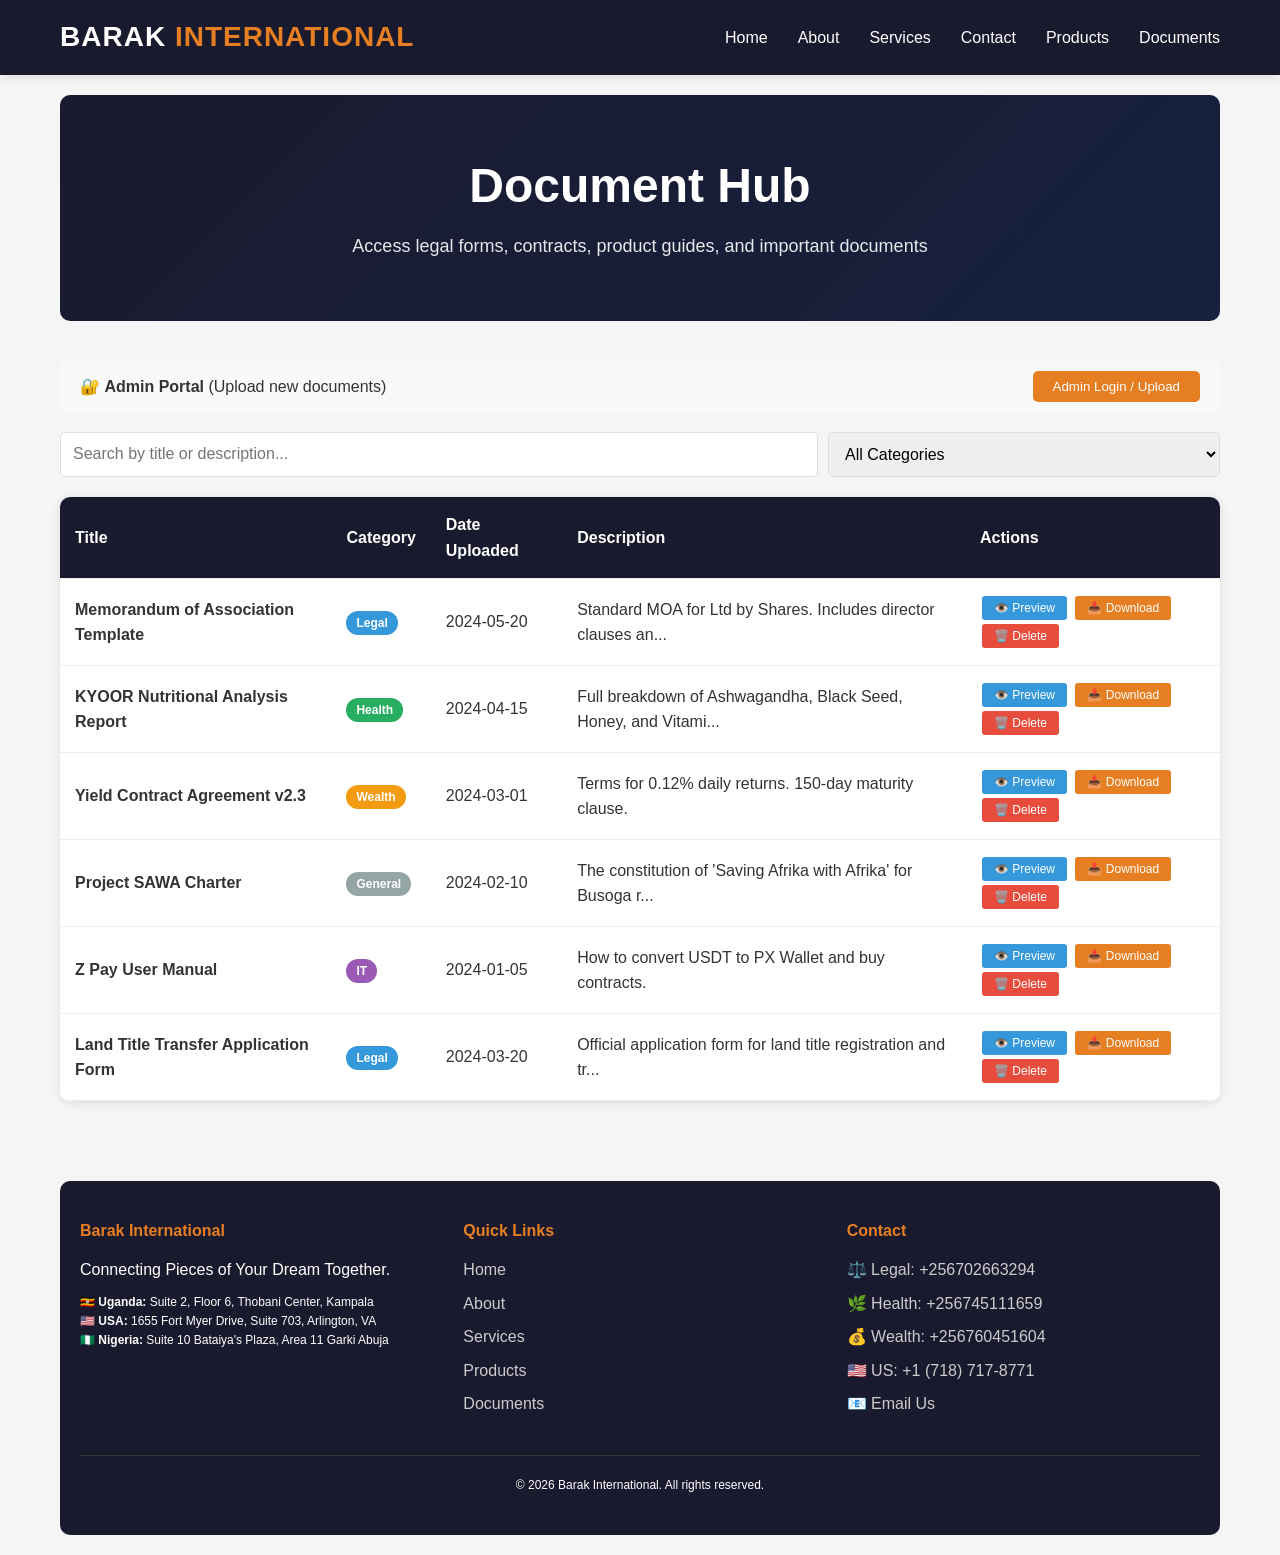
==== documents.html @ e4876d19 "Updated" ====
<!DOCTYPE html>
<html lang="en">
<head>
    <meta charset="UTF-8">
    <meta name="viewport" content="width=device-width, initial-scale=1.0">
    <title>Document Hub | Barak International</title>
    <link rel="stylesheet" href="styles.css">
    <script src="script.js" defer></script>
</head>
<body>
    <nav class="navbar">
        <div class="nav-container">
            <div class="logo">BARAK <span>INTERNATIONAL</span></div>
            <ul class="nav-links">
                <li><a href="index.html">Home</a></li>
                <li><a href="about.html">About</a></li>
                <li><a href="services.html">Services</a></li>
                <li><a href="contact.html">Contact</a></li>
                <li><a href="products.html">Products</a></li>
                <li><a href="documents.html">Documents</a></li>
            </ul>
        </div>
    </nav>

    <div class="container">
        <div class="page-header">
            <h1>Document Hub</h1>
            <p>Access legal forms, contracts, product guides, and important documents</p>
        </div>

        <!-- Admin Toggle -->
        <div class="admin-toggle">
            <span>🔐 <strong>Admin Portal</strong> (Upload new documents)</span>
            <button onclick="toggleAdminPanel()">Admin Login / Upload</button>
        </div>

        <!-- Upload Form -->
        <div id="uploadForm" class="upload-form">
            <h3>📄 Upload New Document</h3>
            <div class="form-row">
                <label>Document Title *</label>
                <input type="text" id="docTitle" placeholder="e.g., Memorandum of Association Template">
            </div>
            <div class="form-row">
                <label>Category *</label>
                <select id="docCategory">
                    <option value="Legal">Legal & Incorporation</option>
                    <option value="Health">Health & Wellness</option>
                    <option value="Wealth">Wealth Management</option>
                    <option value="IT">IT & Technology</option>
                    <option value="General">General</option>
                </select>
            </div>
            <div class="form-row">
                <label>Description</label>
                <textarea id="docDescription" rows="3" placeholder="Brief description of the document..."></textarea>
            </div>
            <div class="form-row">
                <label>File (PDF, DOC, DOCX)</label>
                <input type="file" id="docFile" accept=".pdf,.doc,.docx">
            </div>
            <button class="action-btn" style="padding: 10px 20px;" onclick="uploadDocument()">Upload Document</button>
            <p style="font-size: 12px; margin-top: 10px; color: #666;">* Demo mode: Documents are stored in your browser. For permanent storage, backend integration required.</p>
        </div>

        <!-- Search Bar -->
        <div class="search-bar">
            <input type="text" id="searchInput" placeholder="Search by title or description..." onkeyup="filterDocuments()">
            <select id="categoryFilter" onchange="filterDocuments()">
                <option value="all">All Categories</option>
                <option value="Legal">Legal & Incorporation</option>
                <option value="Health">Health & Wellness</option>
                <option value="Wealth">Wealth Management</option>
                <option value="IT">IT & Technology</option>
                <option value="General">General</option>
            </select>
        </div>

        <!-- Documents Table -->
        <div class="documents-table">
            <table>
                <thead>
                    <tr>
                        <th>Title</th>
                        <th>Category</th>
                        <th>Date Uploaded</th>
                        <th>Description</th>
                        <th>Actions</th>
                    </tr>
                </thead>
                <tbody id="documentsBody">
                    <!-- Documents will appear here -->
                </tbody>
            </table>
        </div>
    </div>

    <!-- Preview Modal -->
    <div id="previewModal" class="modal">
        <div class="modal-content">
            <span class="close-modal" onclick="closeModal()">&times;</span>
            <h3 id="modalTitle">Document Preview</h3>
            <div id="modalContent"></div>
        </div>
    </div>

    <div class="container">
        <div class="footer">
            <div class="footer-grid">
                <div class="footer-col">
                    <h4>Barak International</h4>
                    <p>Connecting Pieces of Your Dream Together.</p>
                    <p style="font-size: 12px; margin-top: 10px;">
                        <strong>🇺🇬 Uganda:</strong> Suite 2, Floor 6, Thobani Center, Kampala<br>
                        <strong>🇺🇸 USA:</strong> 1655 Fort Myer Drive, Suite 703, Arlington, VA<br>
                        <strong>🇳🇬 Nigeria:</strong> Suite 10 Bataiya's Plaza, Area 11 Garki Abuja
                    </p>
                </div>
                <div class="footer-col">
                    <h4>Quick Links</h4>
                    <a href="index.html">Home</a>
                    <a href="about.html">About</a>
                    <a href="services.html">Services</a>
                    <a href="products.html">Products</a>
                    <a href="documents.html">Documents</a>
                </div>
                <div class="footer-col">
                    <h4>Contact</h4>
                    <a href="tel:+256702663294">⚖️ Legal: +256702663294</a>
                    <a href="tel:+256745111659">🌿 Health: +256745111659</a>
                    <a href="tel:+256760451604">💰 Wealth: +256760451604</a>
                    <a href="tel:+17187178771">🇺🇸 US: +1 (718) 717-8771</a>
                    <a href="mailto:adedipebabatundekolapo@gmail.com">📧 Email Us</a>
                </div>
            </div>
            <div class="footer-bottom">
                <p>&copy; 2026 Barak International. All rights reserved.</p>
            </div>
        </div>
    </div>
</body>
</html>
---- styles.css ----
/* ============================================
   BARAK INTERNATIONAL - MAIN STYLESHEET
   Author: Barak International
   Updated: 2026
   ============================================ */

/* ============================================
   GLOBAL RESET & BASE STYLES
   ============================================ */

* {
    margin: 0;
    padding: 0;
    box-sizing: border-box;
}

body {
    font-family: 'Segoe UI', Tahoma, Geneva, Verdana, sans-serif;
    line-height: 1.6;
    color: #333;
    background-color: #f5f5f5;
}

.container {
    max-width: 1200px;
    margin: 0 auto;
    padding: 20px;
}

/* ============================================
   TYPOGRAPHY
   ============================================ */

h1, h2, h3, h4, h5, h6 {
    font-weight: 600;
    line-height: 1.3;
}

a {
    text-decoration: none;
    transition: all 0.3s ease;
}

/* ============================================
   NAVIGATION BAR
   ============================================ */

.navbar {
    background: #1a1a2e;
    position: sticky;
    top: 0;
    z-index: 1000;
    box-shadow: 0 2px 10px rgba(0, 0, 0, 0.1);
}

.nav-container {
    max-width: 1200px;
    margin: 0 auto;
    padding: 15px 20px;
    display: flex;
    justify-content: space-between;
    align-items: center;
    flex-wrap: wrap;
}

.logo {
    color: white;
    font-size: 28px;
    font-weight: bold;
    letter-spacing: 1px;
}

.logo span {
    color: #e67e22;
}

.nav-links {
    display: flex;
    list-style: none;
    gap: 30px;
    flex-wrap: wrap;
}

.nav-links a {
    color: white;
    text-decoration: none;
    font-weight: 500;
    transition: color 0.3s;
}

.nav-links a:hover {
    color: #e67e22;
}

/* ============================================
   BUTTONS
   ============================================ */

.btn {
    display: inline-block;
    padding: 12px 30px;
    border-radius: 5px;
    text-decoration: none;
    font-weight: bold;
    transition: all 0.3s;
    margin: 5px;
    cursor: pointer;
    border: none;
    font-size: 16px;
}

.btn-primary {
    background: #e67e22;
    color: white;
}

.btn-primary:hover {
    background: #d35400;
    transform: translateY(-2px);
}

.btn-outline {
    border: 2px solid #e67e22;
    color: #e67e22;
    background: transparent;
}

.btn-outline:hover {
    background: #e67e22;
    color: white;
    transform: translateY(-2px);
}

/* ============================================
   PAGE HEADERS
   ============================================ */

.page-header {
    background: linear-gradient(135deg, #1a1a2e 0%, #16213e 100%);
    color: white;
    padding: 60px 20px;
    text-align: center;
    border-radius: 10px;
    margin-bottom: 40px;
}

.page-header h1 {
    font-size: 48px;
    margin-bottom: 15px;
}

.page-header p {
    font-size: 18px;
    opacity: 0.9;
}

/* ============================================
   HERO SECTION (HOMEPAGE)
   ============================================ */

.hero {
    background: linear-gradient(135deg, #1a1a2e 0%, #16213e 100%);
    color: white;
    padding: 80px 20px;
    text-align: center;
    border-radius: 10px;
    margin-bottom: 40px;
}

.hero h1 {
    font-size: 52px;
    margin-bottom: 20px;
}

.hero h1 span {
    color: #e67e22;
}

.hero p {
    font-size: 20px;
    max-width: 700px;
    margin: 0 auto 30px;
    opacity: 0.9;
}

/* ============================================
   SECTION HEADERS
   ============================================ */

.section-header {
    text-align: center;
    margin-bottom: 40px;
}

.section-header h2 {
    font-size: 36px;
    color: #1a1a2e;
    margin-bottom: 10px;
}

.section-header p {
    color: #666;
    font-size: 18px;
}

/* ============================================
   SERVICE CARDS (HOMEPAGE)
   ============================================ */

.services-grid {
    display: grid;
    grid-template-columns: repeat(auto-fit, minmax(280px, 1fr));
    gap: 30px;
    margin-bottom: 50px;
}

.service-card {
    background: white;
    border-radius: 10px;
    padding: 30px;
    text-align: center;
    transition: transform 0.3s, box-shadow 0.3s;
    box-shadow: 0 2px 10px rgba(0, 0, 0, 0.1);
}

.service-card:hover {
    transform: translateY(-5px);
    box-shadow: 0 10px 30px rgba(0, 0, 0, 0.15);
}

.service-icon {
    font-size: 50px;
    margin-bottom: 20px;
}

.service-card h3 {
    color: #1a1a2e;
    margin-bottom: 15px;
    font-size: 24px;
}

.service-card p {
    color: #666;
    margin-bottom: 20px;
}

.service-link {
    color: #e67e22;
    text-decoration: none;
    font-weight: bold;
}

.service-link:hover {
    text-decoration: underline;
}

/* ============================================
   ABOUT PREVIEW (HOMEPAGE)
   ============================================ */

.about-preview {
    background: white;
    border-radius: 10px;
    padding: 50px;
    margin: 40px 0;
    box-shadow: 0 2px 10px rgba(0, 0, 0, 0.1);
    display: flex;
    flex-wrap: wrap;
    gap: 40px;
    align-items: center;
}

.about-content {
    flex: 2;
}

.about-content h2 {
    color: #1a1a2e;
    margin-bottom: 20px;
}

.about-stats {
    flex: 1;
    display: flex;
    flex-direction: column;
    gap: 20px;
}

.stat {
    text-align: center;
    padding: 20px;
    background: #f8f9fa;
    border-radius: 10px;
}

.stat-number {
    font-size: 36px;
    font-weight: bold;
    color: #e67e22;
}

/* ============================================
   CTA SECTION (HOMEPAGE)
   ============================================ */

.cta-section {
    background: linear-gradient(135deg, #e67e22, #d35400);
    color: white;
    text-align: center;
    padding: 60px 20px;
    border-radius: 10px;
    margin: 40px 0;
}

.cta-section h2 {
    font-size: 32px;
    margin-bottom: 15px;
}

.cta-section .btn-outline {
    border-color: white;
    color: white;
}

.cta-section .btn-outline:hover {
    background: white;
    color: #e67e22;
}

/* ============================================
   ABOUT PAGE SPECIFIC STYLES
   ============================================ */

.section {
    background: white;
    border-radius: 10px;
    padding: 40px;
    margin-bottom: 30px;
    box-shadow: 0 2px 10px rgba(0, 0, 0, 0.1);
}

.section h2 {
    color: #1a1a2e;
    border-left: 5px solid #e67e22;
    padding-left: 20px;
    margin-bottom: 25px;
    font-size: 32px;
}

.vm-container {
    display: flex;
    gap: 30px;
    flex-wrap: wrap;
}

.vm-box {
    flex: 1;
    background: #f8f9fa;
    padding: 30px;
    border-radius: 10px;
    border-top: 5px solid #e67e22;
}

.vm-box h3 {
    color: #e67e22;
    margin-top: 0;
    margin-bottom: 15px;
}

.objectives-grid {
    display: grid;
    grid-template-columns: repeat(auto-fit, minmax(300px, 1fr));
    gap: 25px;
    margin-top: 20px;
}

.objective-card {
    background: #f8f9fa;
    padding: 25px;
    border-radius: 10px;
}

.objective-number {
    background: #e67e22;
    color: white;
    width: 40px;
    height: 40px;
    border-radius: 50%;
    display: flex;
    align-items: center;
    justify-content: center;
    font-weight: bold;
    font-size: 20px;
    margin-bottom: 15px;
}

.team-grid {
    display: flex;
    flex-wrap: wrap;
    gap: 30px;
    margin-top: 20px;
}

.team-card {
    flex: 1;
    min-width: 250px;
    background: #f8f9fa;
    border-radius: 10px;
    padding: 25px;
    text-align: center;
}

.team-card h4 {
    color: #e67e22;
    font-size: 22px;
    margin-bottom: 5px;
}

/* ============================================
   CONTACT PAGE STYLES
   ============================================ */

.contact-grid {
    display: flex;
    flex-wrap: wrap;
    gap: 40px;
}

.contact-info {
    flex: 1;
    background: white;
    border-radius: 10px;
    padding: 30px;
    box-shadow: 0 2px 10px rgba(0, 0, 0, 0.1);
}

.contact-form {
    flex: 2;
    background: white;
    border-radius: 10px;
    padding: 30px;
    box-shadow: 0 2px 10px rgba(0, 0, 0, 0.1);
}

.contact-info h2,
.contact-form h2 {
    color: #1a1a2e;
    margin-bottom: 20px;
    border-left: 5px solid #e67e22;
    padding-left: 15px;
}

.info-item {
    display: flex;
    align-items: center;
    margin-bottom: 20px;
    padding: 15px;
    background: #f8f9fa;
    border-radius: 8px;
}

.info-icon {
    font-size: 30px;
    margin-right: 15px;
}

.info-item a {
    color: #e67e22;
    text-decoration: none;
}

/* Form Styles */
.form-group {
    margin-bottom: 20px;
}

label {
    display: block;
    margin-bottom: 8px;
    font-weight: bold;
    color: #1a1a2e;
}

input,
select,
textarea {
    width: 100%;
    padding: 12px;
    border: 1px solid #ddd;
    border-radius: 5px;
    font-family: inherit;
    font-size: 16px;
}

input:focus,
select:focus,
textarea:focus {
    outline: none;
    border-color: #e67e22;
}

.btn-submit {
    background: #e67e22;
    color: white;
    padding: 12px 30px;
    border: none;
    border-radius: 5px;
    cursor: pointer;
    font-size: 16px;
    font-weight: bold;
    transition: background 0.3s;
}

.btn-submit:hover {
    background: #d35400;
}

.success-message {
    background: #27ae60;
    color: white;
    padding: 15px;
    border-radius: 5px;
    margin-bottom: 20px;
    display: none;
}

.error-message {
    background: #e74c3c;
    color: white;
    padding: 15px;
    border-radius: 5px;
    margin-bottom: 20px;
    display: none;
}

/* Map Container */
.map-container {
    margin-top: 40px;
    background: white;
    border-radius: 10px;
    padding: 20px;
    box-shadow: 0 2px 10px rgba(0, 0, 0, 0.1);
}

.map-container h2 {
    color: #1a1a2e;
    margin-bottom: 20px;
    border-left: 5px solid #e67e22;
    padding-left: 15px;
}

iframe {
    width: 100%;
    height: 300px;
    border: 0;
    border-radius: 8px;
}

/* ============================================
   PRODUCTS PAGE STYLES
   ============================================ */

/* Product Tabs */
.tabs {
    display: flex;
    gap: 10px;
    margin-bottom: 30px;
    flex-wrap: wrap;
}

.tab-btn {
    background: white;
    border: none;
    padding: 12px 30px;
    font-size: 16px;
    font-weight: bold;
    border-radius: 5px;
    cursor: pointer;
    transition: all 0.3s;
    color: #1a1a2e;
}

.tab-btn.active {
    background: #e67e22;
    color: white;
}

.tab-btn:hover:not(.active) {
    background: #ddd;
}

.tab-content {
    display: none;
    animation: fadeIn 0.5s;
}

.tab-content.active {
    display: block;
}

@keyframes fadeIn {
    from {
        opacity: 0;
    }
    to {
        opacity: 1;
    }
}

/* Product Cards */
.product-grid {
    display: grid;
    grid-template-columns: repeat(auto-fit, minmax(350px, 1fr));
    gap: 30px;
}

.product-card {
    background: white;
    border-radius: 15px;
    overflow: hidden;
    box-shadow: 0 5px 20px rgba(0, 0, 0, 0.1);
    transition: transform 0.3s;
}

.product-card:hover {
    transform: translateY(-5px);
}

.product-image {
    background: #f8f9fa;
    height: 250px;
    display: flex;
    align-items: center;
    justify-content: center;
    font-size: 80px;
}

.product-info {
    padding: 25px;
}

.product-info h2 {
    color: #1a1a2e;
    margin-bottom: 10px;
}

.product-price {
    font-size: 28px;
    color: #e67e22;
    font-weight: bold;
    margin: 15px 0;
}

.product-description {
    color: #666;
    margin-bottom: 20px;
}

.benefits-list {
    list-style: none;
    margin: 15px 0;
}

.benefits-list li {
    padding: 5px 0;
    padding-left: 25px;
    position: relative;
}

.benefits-list li:before {
    content: "✓";
    color: #27ae60;
    position: absolute;
    left: 0;
    font-weight: bold;
}

.btn-order {
    background: #e67e22;
    color: white;
    padding: 12px 25px;
    border: none;
    border-radius: 5px;
    cursor: pointer;
    font-size: 16px;
    font-weight: bold;
    width: 100%;
    transition: background 0.3s;
}

.btn-order:hover {
    background: #d35400;
}

/* Ingredients Section */
.ingredients-section {
    background: white;
    border-radius: 10px;
    padding: 30px;
    margin-top: 40px;
}

.ingredients-grid {
    display: grid;
    grid-template-columns: repeat(auto-fit, minmax(200px, 1fr));
    gap: 20px;
    margin-top: 20px;
}

.ingredient-item {
    text-align: center;
    padding: 15px;
    background: #f8f9fa;
    border-radius: 8px;
}

.ingredient-item h4 {
    color: #e67e22;
    margin-bottom: 5px;
}

/* ============================================
   SERVICES PAGE STYLES
   ============================================ */

.service-section {
    background: white;
    border-radius: 10px;
    margin-bottom: 40px;
    overflow: hidden;
    box-shadow: 0 2px 10px rgba(0, 0, 0, 0.1);
}

.service-header {
    background: #1a1a2e;
    color: white;
    padding: 20px 30px;
    cursor: pointer;
    display: flex;
    justify-content: space-between;
    align-items: center;
}

.service-header h2 {
    font-size: 28px;
}

.service-header .icon {
    font-size: 40px;
    transition: transform 0.3s;
}

.service-content {
    padding: 30px;
    display: none;
}

.service-content.active {
    display: block;
}

.service-grid {
    display: grid;
    grid-template-columns: repeat(auto-fit, minmax(250px, 1fr));
    gap: 20px;
    margin-top: 20px;
}

.service-item {
    background: #f8f9fa;
    padding: 20px;
    border-radius: 8px;
    border-left: 4px solid #e67e22;
}

.service-item h3 {
    color: #1a1a2e;
    margin-bottom: 10px;
}

.service-item p {
    color: #666;
    font-size: 14px;
}

.price-note {
    background: #e67e22;
    color: white;
    padding: 10px 15px;
    border-radius: 5px;
    display: inline-block;
    margin-top: 10px;
    font-size: 14px;
}

.product-card {
    background: #f8f9fa;
    border-radius: 10px;
    padding: 20px;
    text-align: center;
}

.product-card h3 {
    color: #e67e22;
    margin: 10px 0;
}

/* Tables */
.yield-table {
    width: 100%;
    border-collapse: collapse;
    margin: 20px 0;
}

.yield-table th,
.yield-table td {
    border: 1px solid #ddd;
    padding: 12px;
    text-align: left;
}

.yield-table th {
    background: #1a1a2e;
    color: white;
}

.yield-table tr:nth-child(even) {
    background: #f8f9fa;
}

/* ============================================
   DOCUMENTS PAGE STYLES
   ============================================ */

.admin-toggle {
    background: #f8f9fa;
    padding: 10px 20px;
    border-radius: 5px;
    margin-bottom: 20px;
    display: flex;
    justify-content: space-between;
    align-items: center;
    flex-wrap: wrap;
}

.admin-toggle button {
    background: #e67e22;
    color: white;
    border: none;
    padding: 8px 20px;
    border-radius: 5px;
    cursor: pointer;
}

.upload-form {
    background: white;
    border-radius: 10px;
    padding: 25px;
    margin-bottom: 30px;
    display: none;
    box-shadow: 0 2px 10px rgba(0, 0, 0, 0.1);
}

.upload-form h3 {
    color: #1a1a2e;
    margin-bottom: 20px;
}

.form-row {
    margin-bottom: 15px;
}

.form-row label {
    display: block;
    margin-bottom: 5px;
    font-weight: bold;
}

.form-row input,
.form-row select,
.form-row textarea {
    width: 100%;
    padding: 10px;
    border: 1px solid #ddd;
    border-radius: 5px;
}

.search-bar {
    margin-bottom: 20px;
    display: flex;
    gap: 10px;
    flex-wrap: wrap;
}

.search-bar input {
    flex: 2;
    padding: 12px;
    border: 1px solid #ddd;
    border-radius: 5px;
}

.search-bar select {
    flex: 1;
    padding: 12px;
    border: 1px solid #ddd;
    border-radius: 5px;
}

.documents-table {
    background: white;
    border-radius: 10px;
    overflow-x: auto;
    box-shadow: 0 2px 10px rgba(0, 0, 0, 0.1);
}

table {
    width: 100%;
    border-collapse: collapse;
}

th,
td {
    padding: 15px;
    text-align: left;
    border-bottom: 1px solid #eee;
}

th {
    background: #1a1a2e;
    color: white;
}

tr:hover {
    background: #f8f9fa;
}

.badge {
    padding: 5px 10px;
    border-radius: 20px;
    font-size: 12px;
    font-weight: bold;
}

.badge-legal {
    background: #3498db;
    color: white;
}

.badge-health {
    background: #27ae60;
    color: white;
}

.badge-wealth {
    background: #f39c12;
    color: white;
}

.badge-it {
    background: #9b59b6;
    color: white;
}

.badge-general {
    background: #95a5a6;
    color: white;
}

.action-btn {
    background: #e67e22;
    color: white;
    border: none;
    padding: 5px 12px;
    border-radius: 3px;
    cursor: pointer;
    margin: 2px;
    font-size: 12px;
}

.action-btn.delete {
    background: #e74c3c;
}

.action-btn.preview {
    background: #3498db;
}

/* Modal */
.modal {
    display: none;
    position: fixed;
    top: 0;
    left: 0;
    width: 100%;
    height: 100%;
    background: rgba(0, 0, 0, 0.5);
    z-index: 2000;
    justify-content: center;
    align-items: center;
}

.modal-content {
    background: white;
    border-radius: 10px;
    padding: 30px;
    max-width: 500px;
    width: 90%;
    max-height: 80vh;
    overflow-y: auto;
}

.modal-content h3 {
    color: #1a1a2e;
    margin-bottom: 15px;
}

.close-modal {
    float: right;
    font-size: 24px;
    cursor: pointer;
    color: #999;
}

/* ============================================
   FOOTER
   ============================================ */

.footer {
    background: #1a1a2e;
    color: white;
    padding: 40px 20px;
    border-radius: 10px;
    margin-top: 40px;
}

.footer-grid {
    display: grid;
    grid-template-columns: repeat(auto-fit, minmax(200px, 1fr));
    gap: 30px;
    margin-bottom: 30px;
}

.footer-col h4 {
    margin-bottom: 15px;
    color: #e67e22;
}

.footer-col a {
    color: #ccc;
    text-decoration: none;
    display: block;
    margin-bottom: 8px;
}

.footer-col a:hover {
    color: #e67e22;
}

.footer-bottom {
    text-align: center;
    padding-top: 20px;
    border-top: 1px solid #333;
    font-size: 12px;
}

/* ============================================
   RESPONSIVE DESIGN (MOBILE FIRST)
   ============================================ */

@media (max-width: 768px) {
    /* Navigation */
    .nav-container {
        flex-direction: column;
        gap: 15px;
    }

    .nav-links {
        justify-content: center;
    }

    /* Typography */
    .hero h1 {
        font-size: 32px;
    }

    .page-header h1 {
        font-size: 32px;
    }

    .section-header h2 {
        font-size: 28px;
    }

    .section h2 {
        font-size: 28px;
    }

    /* Sections */
    .about-preview {
        padding: 30px;
    }

    .section {
        padding: 20px;
    }

    /* Products */
    .product-grid {
        grid-template-columns: 1fr;
    }

    /* Services */
    .service-header h2 {
        font-size: 22px;
    }

    /* Tables */
    th,
    td {
        padding: 10px;
        font-size: 14px;
    }

    /* Documents */
    .search-bar {
        flex-direction: column;
    }

    .search-bar input,
    .search-bar select {
        width: 100%;
    }

    .admin-toggle {
        flex-direction: column;
        gap: 10px;
        text-align: center;
    }
}

/* ============================================
   PRINT STYLES
   ============================================ */

@media print {
    body {
        background: white;
        padding: 0;
        margin: 0;
    }

    .container {
        padding: 0;
        margin: 0;
        max-width: 100%;
    }

    .navbar,
    .footer,
    .admin-toggle,
    .btn,
    .btn-order,
    .btn-submit,
    .action-btn {
        display: none;
    }

    .hero,
    .page-header {
        background: #1a1a2e;
        color: white;
        -webkit-print-color-adjust: exact;
        print-color-adjust: exact;
    }

    .section,
    .service-section,
    .product-card,
    .service-card {
        box-shadow: none;
        page-break-inside: avoid;
    }
}

/* ============================================
   UTILITY CLASSES
   ============================================ */

.text-center {
    text-align: center;
}

.text-left {
    text-align: left;
}

.text-right {
    text-align: right;
}

.mt-10 {
    margin-top: 10px;
}

.mt-20 {
    margin-top: 20px;
}

.mt-30 {
    margin-top: 30px;
}

.mb-10 {
    margin-bottom: 10px;
}

.mb-20 {
    margin-bottom: 20px;
}

.mb-30 {
    margin-bottom: 30px;
}

.hidden {
    display: none;
}

.clearfix::after {
    content: "";
    clear: both;
    display: table;
}
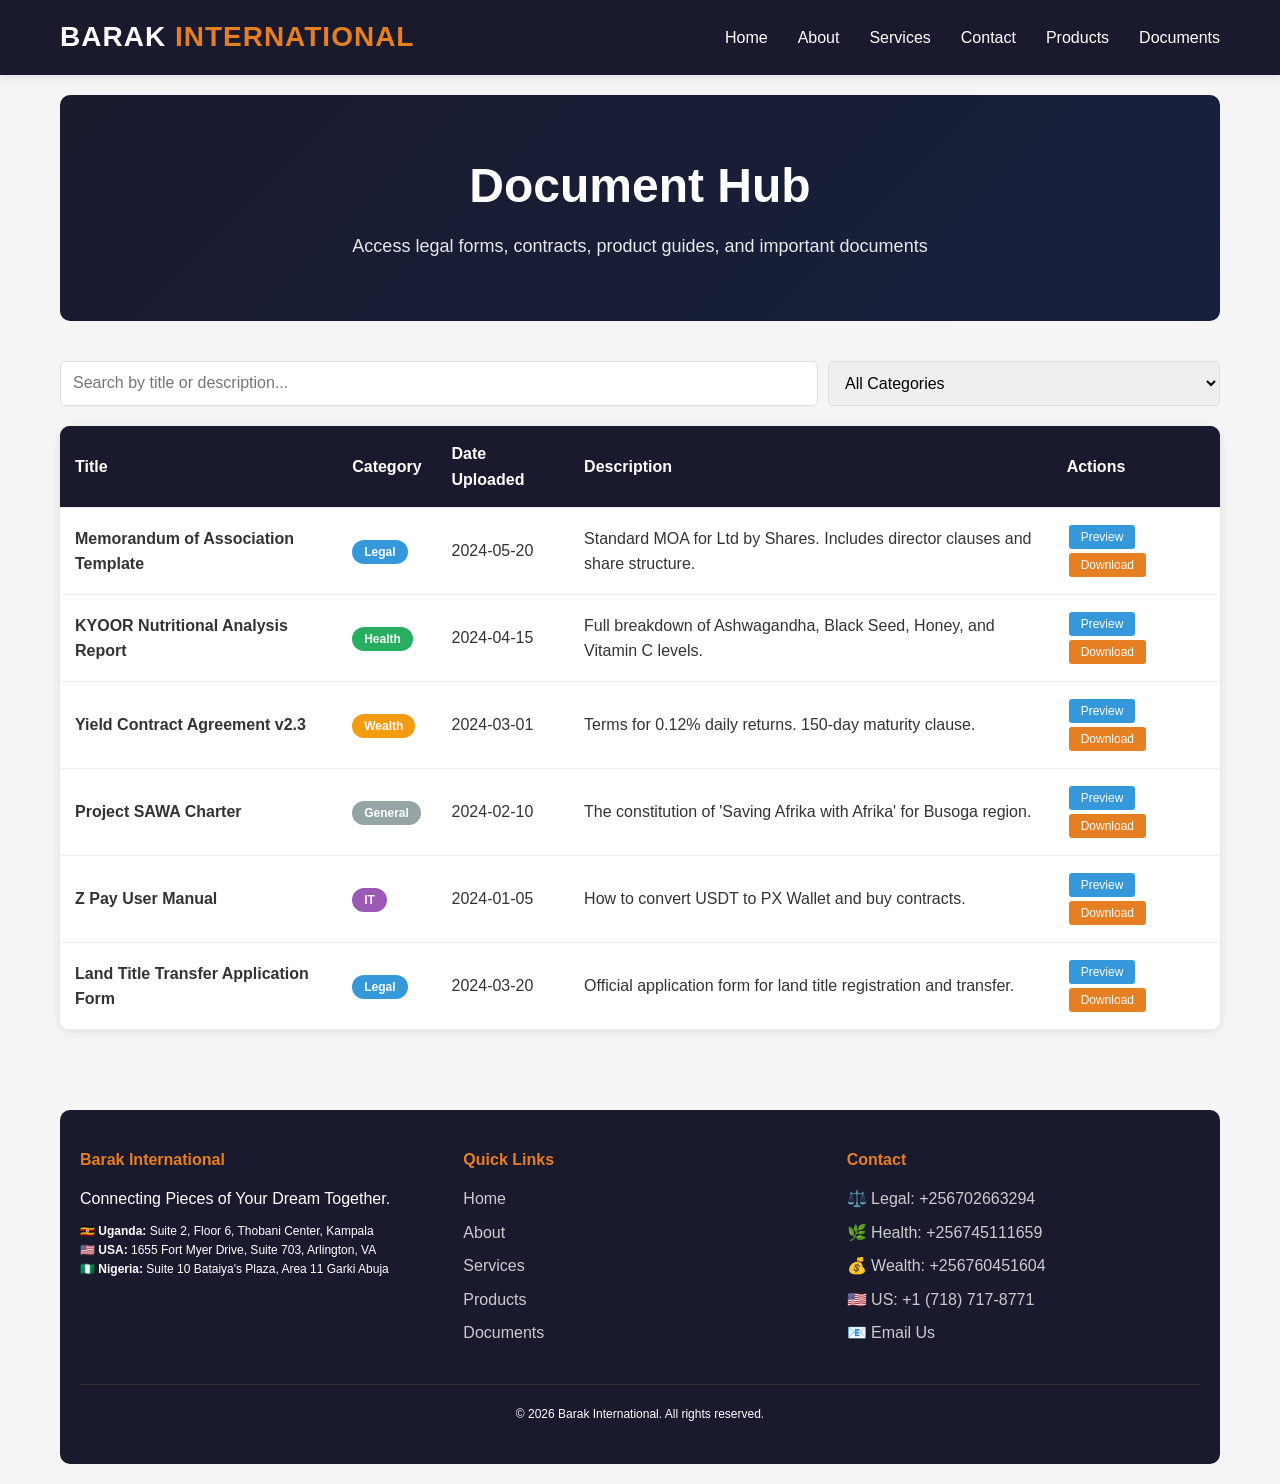
==== commit 0d03137a: "Updated" ====
--- a/documents.html
+++ b/documents.html
@@ -5,7 +5,6 @@
     <meta name="viewport" content="width=device-width, initial-scale=1.0">
     <title>Document Hub | Barak International</title>
     <link rel="stylesheet" href="styles.css">
-    <script src="script.js" defer></script>
 </head>
 <body>
     <nav class="navbar">
@@ -28,41 +27,6 @@
             <p>Access legal forms, contracts, product guides, and important documents</p>
         </div>
 
-        <!-- Admin Toggle -->
-        <div class="admin-toggle">
-            <span>🔐 <strong>Admin Portal</strong> (Upload new documents)</span>
-            <button onclick="toggleAdminPanel()">Admin Login / Upload</button>
-        </div>
-
-        <!-- Upload Form -->
-        <div id="uploadForm" class="upload-form">
-            <h3>📄 Upload New Document</h3>
-            <div class="form-row">
-                <label>Document Title *</label>
-                <input type="text" id="docTitle" placeholder="e.g., Memorandum of Association Template">
-            </div>
-            <div class="form-row">
-                <label>Category *</label>
-                <select id="docCategory">
-                    <option value="Legal">Legal & Incorporation</option>
-                    <option value="Health">Health & Wellness</option>
-                    <option value="Wealth">Wealth Management</option>
-                    <option value="IT">IT & Technology</option>
-                    <option value="General">General</option>
-                </select>
-            </div>
-            <div class="form-row">
-                <label>Description</label>
-                <textarea id="docDescription" rows="3" placeholder="Brief description of the document..."></textarea>
-            </div>
-            <div class="form-row">
-                <label>File (PDF, DOC, DOCX)</label>
-                <input type="file" id="docFile" accept=".pdf,.doc,.docx">
-            </div>
-            <button class="action-btn" style="padding: 10px 20px;" onclick="uploadDocument()">Upload Document</button>
-            <p style="font-size: 12px; margin-top: 10px; color: #666;">* Demo mode: Documents are stored in your browser. For permanent storage, backend integration required.</p>
-        </div>
-
         <!-- Search Bar -->
         <div class="search-bar">
             <input type="text" id="searchInput" placeholder="Search by title or description..." onkeyup="filterDocuments()">
@@ -78,28 +42,87 @@
 
         <!-- Documents Table -->
         <div class="documents-table">
-            <table>
+            <table style="width: 100%; border-collapse: collapse;">
                 <thead>
-                    <tr>
-                        <th>Title</th>
-                        <th>Category</th>
-                        <th>Date Uploaded</th>
-                        <th>Description</th>
-                        <th>Actions</th>
+                    <tr style="background: #1a1a2e; color: white;">
+                        <th style="padding: 15px; text-align: left;">Title</th>
+                        <th style="padding: 15px; text-align: left;">Category</th>
+                        <th style="padding: 15px; text-align: left;">Date Uploaded</th>
+                        <th style="padding: 15px; text-align: left;">Description</th>
+                        <th style="padding: 15px; text-align: left;">Actions</th>
                     </tr>
                 </thead>
                 <tbody id="documentsBody">
-                    <!-- Documents will appear here -->
+                    <tr style="border-bottom: 1px solid #eee;">
+                        <td style="padding: 15px;"><strong>Memorandum of Association Template</strong></td>
+                        <td style="padding: 15px;"><span class="badge badge-legal" style="background: #3498db; color: white; padding: 5px 12px; border-radius: 20px;">Legal</span></td>
+                        <td style="padding: 15px;">2024-05-20</td>
+                        <td style="padding: 15px;">Standard MOA for Ltd by Shares. Includes director clauses and share structure.</td>
+                        <td style="padding: 15px;">
+                            <button class="action-btn preview" onclick="previewDocument('Memorandum of Association Template', 'Legal', '2024-05-20', 'Standard MOA for Ltd by Shares. Includes director clauses and share structure.')">Preview</button>
+                            <button class="action-btn" onclick="downloadDocument('Memorandum of Association Template')">Download</button>
+                        </td>
+                    </tr>
+                    <tr style="border-bottom: 1px solid #eee;">
+                        <td style="padding: 15px;"><strong>KYOOR Nutritional Analysis Report</strong></td>
+                        <td style="padding: 15px;"><span class="badge badge-health" style="background: #27ae60; color: white; padding: 5px 12px; border-radius: 20px;">Health</span></td>
+                        <td style="padding: 15px;">2024-04-15</td>
+                        <td style="padding: 15px;">Full breakdown of Ashwagandha, Black Seed, Honey, and Vitamin C levels.</td>
+                        <td style="padding: 15px;">
+                            <button class="action-btn preview" onclick="previewDocument('KYOOR Nutritional Analysis Report', 'Health', '2024-04-15', 'Full breakdown of Ashwagandha, Black Seed, Honey, and Vitamin C levels.')">Preview</button>
+                            <button class="action-btn" onclick="downloadDocument('KYOOR Nutritional Analysis Report')">Download</button>
+                        </td>
+                    </tr>
+                    <tr style="border-bottom: 1px solid #eee;">
+                        <td style="padding: 15px;"><strong>Yield Contract Agreement v2.3</strong></td>
+                        <td style="padding: 15px;"><span class="badge badge-wealth" style="background: #f39c12; color: white; padding: 5px 12px; border-radius: 20px;">Wealth</span></td>
+                        <td style="padding: 15px;">2024-03-01</td>
+                        <td style="padding: 15px;">Terms for 0.12% daily returns. 150-day maturity clause.</td>
+                        <td style="padding: 15px;">
+                            <button class="action-btn preview" onclick="previewDocument('Yield Contract Agreement v2.3', 'Wealth', '2024-03-01', 'Terms for 0.12% daily returns. 150-day maturity clause.')">Preview</button>
+                            <button class="action-btn" onclick="downloadDocument('Yield Contract Agreement v2.3')">Download</button>
+                        </td>
+                    </tr>
+                    <tr style="border-bottom: 1px solid #eee;">
+                        <td style="padding: 15px;"><strong>Project SAWA Charter</strong></td>
+                        <td style="padding: 15px;"><span class="badge badge-general" style="background: #95a5a6; color: white; padding: 5px 12px; border-radius: 20px;">General</span></td>
+                        <td style="padding: 15px;">2024-02-10</td>
+                        <td style="padding: 15px;">The constitution of 'Saving Afrika with Afrika' for Busoga region.</td>
+                        <td style="padding: 15px;">
+                            <button class="action-btn preview" onclick="previewDocument('Project SAWA Charter', 'General', '2024-02-10', 'The constitution of Saving Afrika with Afrika for Busoga region.')">Preview</button>
+                            <button class="action-btn" onclick="downloadDocument('Project SAWA Charter')">Download</button>
+                        </td>
+                    </tr>
+                    <tr style="border-bottom: 1px solid #eee;">
+                        <td style="padding: 15px;"><strong>Z Pay User Manual</strong></td>
+                        <td style="padding: 15px;"><span class="badge badge-it" style="background: #9b59b6; color: white; padding: 5px 12px; border-radius: 20px;">IT</span></td>
+                        <td style="padding: 15px;">2024-01-05</td>
+                        <td style="padding: 15px;">How to convert USDT to PX Wallet and buy contracts.</td>
+                        <td style="padding: 15px;">
+                            <button class="action-btn preview" onclick="previewDocument('Z Pay User Manual', 'IT', '2024-01-05', 'How to convert USDT to PX Wallet and buy contracts.')">Preview</button>
+                            <button class="action-btn" onclick="downloadDocument('Z Pay User Manual')">Download</button>
+                        </td>
+                    </tr>
+                    <tr style="border-bottom: 1px solid #eee;">
+                        <td style="padding: 15px;"><strong>Land Title Transfer Application Form</strong></td>
+                        <td style="padding: 15px;"><span class="badge badge-legal" style="background: #3498db; color: white; padding: 5px 12px; border-radius: 20px;">Legal</span></td>
+                        <td style="padding: 15px;">2024-03-20</td>
+                        <td style="padding: 15px;">Official application form for land title registration and transfer.</td>
+                        <td style="padding: 15px;">
+                            <button class="action-btn preview" onclick="previewDocument('Land Title Transfer Application Form', 'Legal', '2024-03-20', 'Official application form for land title registration and transfer.')">Preview</button>
+                            <button class="action-btn" onclick="downloadDocument('Land Title Transfer Application Form')">Download</button>
+                        </td>
+                    </tr>
                 </tbody>
             </table>
         </div>
     </div>
 
     <!-- Preview Modal -->
-    <div id="previewModal" class="modal">
-        <div class="modal-content">
-            <span class="close-modal" onclick="closeModal()">&times;</span>
-            <h3 id="modalTitle">Document Preview</h3>
+    <div id="previewModal" style="display: none; position: fixed; top: 0; left: 0; width: 100%; height: 100%; background: rgba(0,0,0,0.5); z-index: 2000; justify-content: center; align-items: center;">
+        <div style="background: white; border-radius: 10px; padding: 30px; max-width: 500px; width: 90%; max-height: 80vh; overflow-y: auto;">
+            <span onclick="closeModal()" style="float: right; font-size: 24px; cursor: pointer; color: #999;">&times;</span>
+            <h3 id="modalTitle" style="color: #1a1a2e;">Document Preview</h3>
             <div id="modalContent"></div>
         </div>
     </div>
@@ -138,5 +161,65 @@
             </div>
         </div>
     </div>
+
+    <script>
+        // Preview Document Function
+        function previewDocument(title, category, date, description) {
+            document.getElementById('modalTitle').innerHTML = title;
+            document.getElementById('modalContent').innerHTML = `
+                <p><strong>Category:</strong> ${category}</p>
+                <p><strong>Date Uploaded:</strong> ${date}</p>
+                <p><strong>Description:</strong></p>
+                <p>${description}</p>
+                <hr>
+                <p><strong>Content Preview:</strong></p>
+                <p>This is a sample document. For the full document, please contact our office.</p>
+                <hr>
+                <p><small>To download the full document, click the Download button in the table.</small></p>
+            `;
+            document.getElementById('previewModal').style.display = 'flex';
+        }
+
+        // Download Document Function
+        function downloadDocument(documentName) {
+            alert(`📄 Download Request: ${documentName}\n\nPlease contact our office to receive the full document.\n\n📞 Legal: +256702663294\n📞 Health: +256745111659\n📞 Wealth: +256760451604`);
+        }
+
+        // Filter Documents Function
+        function filterDocuments() {
+            const searchInput = document.getElementById('searchInput');
+            const categoryFilter = document.getElementById('categoryFilter');
+            const rows = document.querySelectorAll('#documentsBody tr');
+            
+            if (!searchInput || !categoryFilter) return;
+            
+            const searchTerm = searchInput.value.toLowerCase();
+            const categoryValue = categoryFilter.value;
+            
+            rows.forEach(row => {
+                const title = row.cells[0]?.innerText.toLowerCase() || '';
+                const description = row.cells[3]?.innerText.toLowerCase() || '';
+                const category = row.cells[1]?.innerText.toLowerCase() || '';
+                
+                const matchesSearch = title.includes(searchTerm) || description.includes(searchTerm);
+                const matchesCategory = categoryValue === 'all' || category.includes(categoryValue.toLowerCase());
+                
+                row.style.display = (matchesSearch && matchesCategory) ? '' : 'none';
+            });
+        }
+
+        // Close Modal Function
+        function closeModal() {
+            document.getElementById('previewModal').style.display = 'none';
+        }
+
+        // Close modal when clicking outside
+        window.onclick = function(event) {
+            const modal = document.getElementById('previewModal');
+            if (event.target === modal) {
+                modal.style.display = 'none';
+            }
+        }
+    </script>
 </body>
 </html>
